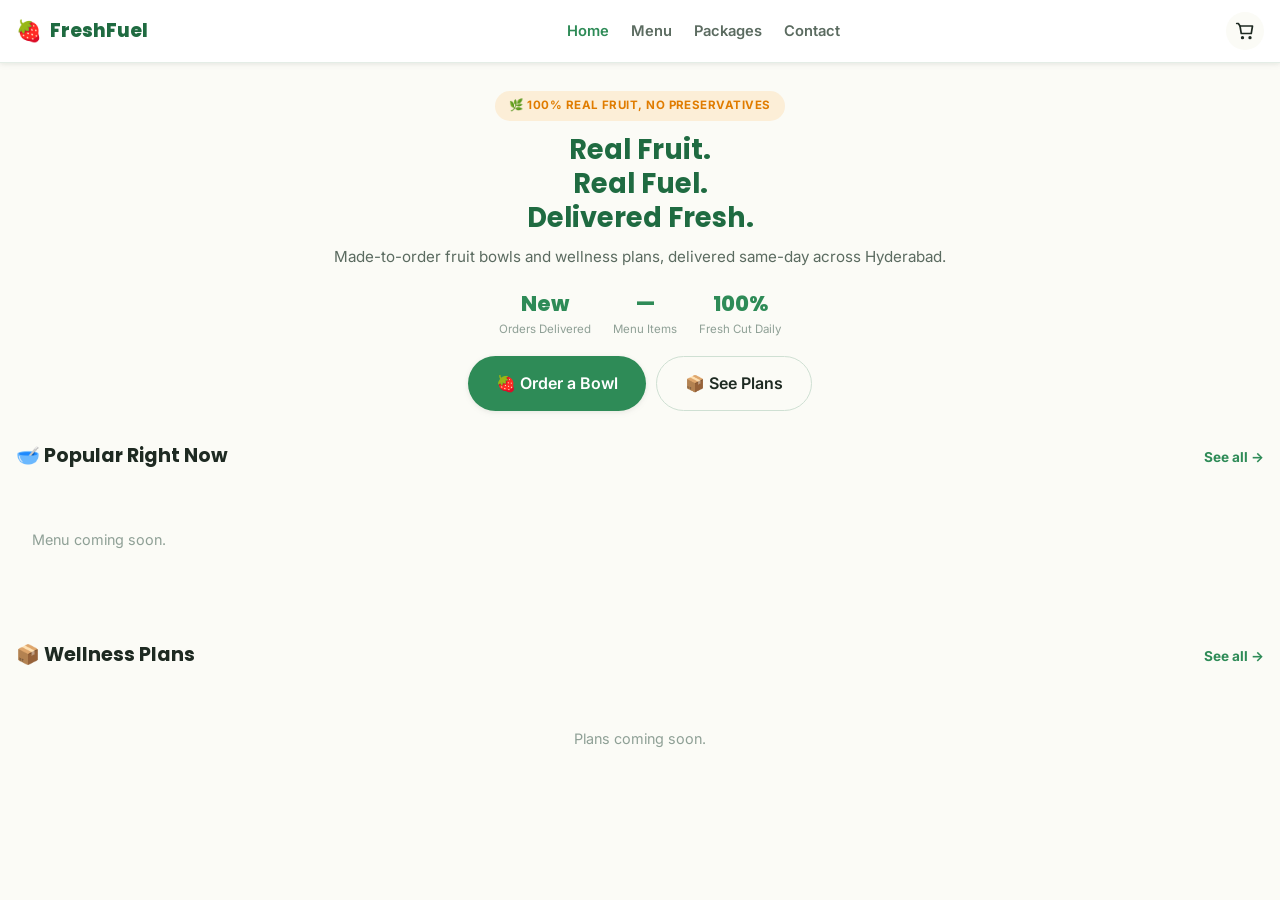
==== index.html @ f7c9530b "Add files via upload" ====
<!DOCTYPE html>
<html lang="en">
<head>
<meta charset="UTF-8">
<meta name="viewport" content="width=device-width, initial-scale=1, viewport-fit=cover">
<title>FreshFuel – Real Fruit Bowls, Delivered Fresh in Hyderabad</title>
<meta name="description" content="Fresh, made-to-order fruit bowls and weekly/monthly wellness plans, delivered same-day in Hyderabad. Order on WhatsApp — no app download needed.">
<link rel="canonical" href="https://your-username.github.io/freshfuel/">

<meta property="og:type" content="website">
<meta property="og:url" content="https://your-username.github.io/freshfuel/">
<meta property="og:title" content="FreshFuel – Real Fruit. Real Fuel.">
<meta property="og:description" content="Fresh fruit bowls and wellness plans, delivered same-day in Hyderabad.">
<meta property="og:image" content="https://your-username.github.io/freshfuel/og-image.jpg">
<meta name="twitter:card" content="summary_large_image">
<meta name="twitter:image" content="https://your-username.github.io/freshfuel/og-image.jpg">

<link rel="icon" href="data:image/svg+xml,<svg xmlns=%22http://www.w3.org/2000/svg%22 viewBox=%220 0 100 100%22><text y=%22.9em%22 font-size=%2290%22>🍓</text></svg>">
<link rel="preconnect" href="https://fonts.googleapis.com">
<link rel="preconnect" href="https://fonts.gstatic.com" crossorigin>
<link href="https://fonts.googleapis.com/css2?family=Poppins:wght@600;700;800&family=Inter:wght@400;500;600;700&display=swap" rel="stylesheet">
<link rel="stylesheet" href="styles.css">

<script type="application/ld+json">
{
  "@context": "https://schema.org",
  "@type": "LocalBusiness",
  "name": "FreshFuel",
  "description": "Fresh, made-to-order fruit bowls and wellness plans delivered same-day in Hyderabad.",
  "url": "https://your-username.github.io/freshfuel/",
  "telephone": "+91 70756 36381",
  "address": { "@type": "PostalAddress", "addressLocality": "Hyderabad", "addressRegion": "Telangana", "addressCountry": "IN" },
  "servesCuisine": "Fruit bowls, healthy food",
  "priceRange": "₹₹"
}
</script>
</head>
<body>

<header class="app-bar">
  <div class="app-bar__brand"><span class="emoji">🍓</span> FreshFuel</div>
  <nav class="app-bar__nav">
    <a href="#/" data-route="/" class="active">Home</a>
    <a href="#/menu" data-route="/menu">Menu</a>
    <a href="#/packages" data-route="/packages">Packages</a>
    <a href="#/contact" data-route="/contact">Contact</a>
  </nav>
  <div class="app-bar__actions">
    <button class="icon-btn" id="cartIconBtn" aria-label="View cart">
      <svg viewBox="0 0 24 24" fill="none" stroke-width="2" stroke-linecap="round" stroke-linejoin="round"><path d="M6 6h15l-1.5 9h-12z"/><path d="M6 6L4 3H2"/><circle cx="9" cy="20" r="1"/><circle cx="18" cy="20" r="1"/></svg>
      <span class="cart-badge" id="cartBadge" hidden>0</span>
    </button>
  </div>
</header>

<main id="pages">

  <!-- HOME -->
  <section id="home-page" class="page">
    <div class="hero">
      <span class="hero__tag">🌿 100% Real Fruit, No Preservatives</span>
      <h1>Real Fruit.<br>Real Fuel.<br>Delivered Fresh.</h1>
      <p>Made-to-order fruit bowls and wellness plans, delivered same-day across Hyderabad.</p>
      <div class="stats-row">
        <div class="stat"><div class="stat-num" id="statOrders">—</div><div class="stat-label">Orders Delivered</div></div>
        <div class="stat"><div class="stat-num" id="statItems">—</div><div class="stat-label">Menu Items</div></div>
        <div class="stat"><div class="stat-num">100%</div><div class="stat-label">Fresh Cut Daily</div></div>
      </div>
      <div style="display:flex;gap:10px;justify-content:center;margin-top:18px;flex-wrap:wrap;">
        <a href="#/menu" data-route="/menu" class="btn btn--primary btn--lg">🍓 Order a Bowl</a>
        <a href="#/packages" data-route="/packages" class="btn btn--outline btn--lg">📦 See Plans</a>
      </div>
    </div>

    <div class="section">
      <div class="section-head"><h2>🥣 Popular Right Now</h2><a href="#/menu" data-route="/menu" style="font-size:.85rem;color:var(--c-primary);font-weight:700;">See all →</a></div>
      <div class="card-grid" id="homeMenuPreview"><p class="empty-msg">Loading menu…</p></div>
    </div>

    <div class="section">
      <div class="section-head"><h2>📦 Wellness Plans</h2><a href="#/packages" data-route="/packages" style="font-size:.85rem;color:var(--c-primary);font-weight:700;">See all →</a></div>
      <div class="package-list" id="homePackagePreview"><p class="empty-msg">Loading plans…</p></div>
    </div>
  </section>

  <!-- MENU -->
  <section id="menu-page" class="page" hidden>
    <div class="section" style="padding-bottom:0;">
      <h2 style="margin-bottom:14px;">Our Menu</h2>
      <div class="chip-row" id="menuChips"></div>
    </div>
    <div class="section" style="padding-top:0;">
      <div class="card-grid" id="menuGrid"><p class="empty-msg">Loading menu…</p></div>
    </div>
  </section>

  <!-- PACKAGES -->
  <section id="packages-page" class="page" hidden>
    <div class="section">
      <h2 style="margin-bottom:6px;">Wellness Plans</h2>
      <p style="color:var(--c-text-2);font-size:.9rem;margin:0 0 16px;">Skip the daily decision — subscribe and get fresh bowls delivered on schedule.</p>
      <div class="package-list" id="packagesGrid"><p class="empty-msg">Loading plans…</p></div>
    </div>
  </section>

  <!-- CONTACT -->
  <section id="contact-page" class="page" hidden>
    <div class="section">
      <h2 style="margin-bottom:16px;">Get in Touch</h2>
      <div class="contact-card">
        <div class="ic"><svg viewBox="0 0 24 24" fill="none" stroke-width="2" stroke-linecap="round" stroke-linejoin="round"><path d="M21 15a2 2 0 01-2 2H7l-4 4V5a2 2 0 012-2h14a2 2 0 012 2z"/></svg></div>
        <div><div style="font-weight:700;">WhatsApp</div><div style="color:var(--c-text-2);font-size:.88rem;" id="contactWhatsapp"></div></div>
      </div>
      <div class="contact-card">
        <div class="ic"><svg viewBox="0 0 24 24" fill="none" stroke-width="2" stroke-linecap="round" stroke-linejoin="round"><rect x="3" y="5" width="18" height="14" rx="2"/><path d="M3 7l9 6 9-6"/></svg></div>
        <div><div style="font-weight:700;">Email</div><div style="color:var(--c-text-2);font-size:.88rem;" id="contactEmail"></div></div>
      </div>
      <div class="contact-card">
        <div class="ic"><svg viewBox="0 0 24 24" fill="none" stroke-width="2" stroke-linecap="round" stroke-linejoin="round"><path d="M21 10c0 6-9 12-9 12S3 16 3 10a9 9 0 0118 0z"/><circle cx="12" cy="10" r="3"/></svg></div>
        <div><div style="font-weight:700;">Delivery Area</div><div style="color:var(--c-text-2);font-size:.88rem;" id="contactAddress"></div></div>
      </div>
      <div class="contact-card">
        <div class="ic"><svg viewBox="0 0 24 24" fill="none" stroke-width="2" stroke-linecap="round" stroke-linejoin="round"><circle cx="12" cy="12" r="10"/><path d="M12 6v6l4 2"/></svg></div>
        <div><div style="font-weight:700;">Delivery Note</div><div style="color:var(--c-text-2);font-size:.88rem;" id="contactNote"></div></div>
      </div>
      <a id="contactInstagramLink" href="#" target="_blank" rel="noopener" class="btn btn--outline w-full" style="margin-top:14px;">📸 Follow us on Instagram</a>
      <a id="contactWaLink" href="#" target="_blank" rel="noopener" class="btn btn--primary w-full" style="margin-top:10px;">💬 Chat on WhatsApp</a>
    </div>
  </section>

</main>

<!-- Bottom tab bar -->
<nav class="bottom-nav">
  <button class="bottom-nav__item active" data-route="/">
    <svg viewBox="0 0 24 24" stroke-linecap="round" stroke-linejoin="round"><path d="M3 11l9-8 9 8"/><path d="M5 10v10h14V10"/></svg>
    Home
  </button>
  <button class="bottom-nav__item" data-route="/menu">
    <svg viewBox="0 0 24 24" stroke-linecap="round" stroke-linejoin="round"><path d="M4 21c0-5 3.5-9 8-9s8 4 8 9"/><path d="M12 12V3"/><path d="M9 6c0-2 1.3-3 3-3s3 1 3 3"/></svg>
    Menu
  </button>
  <button class="bottom-nav__item" data-route="/packages">
    <svg viewBox="0 0 24 24" stroke-linecap="round" stroke-linejoin="round"><path d="M21 8l-9-5-9 5 9 5 9-5z"/><path d="M3 8v8l9 5 9-5V8"/><path d="M12 13v8"/></svg>
    Packages
  </button>
  <button class="bottom-nav__item" data-route="/contact">
    <svg viewBox="0 0 24 24" stroke-linecap="round" stroke-linejoin="round"><path d="M21 15a2 2 0 01-2 2H7l-4 4V5a2 2 0 012-2h14a2 2 0 012 2z"/></svg>
    Contact
  </button>
</nav>

<!-- Floating cart bar -->
<div class="cart-bar" id="cartBar" hidden onclick="openModal('cartModal')">
  <span><span class="count" id="cartBarCount">0</span>items in cart</span>
  <strong id="cartBarTotal">₹0</strong>
</div>

<!-- Item detail modal -->
<div id="itemModal" class="modal" role="dialog" aria-modal="true">
  <div class="modal-sheet">
    <button class="modal-close" onclick="closeModal('itemModal')">&times;</button>
    <div id="itemModalBody"></div>
  </div>
</div>

<!-- Cart modal -->
<div id="cartModal" class="modal" role="dialog" aria-modal="true">
  <div class="modal-sheet">
    <button class="modal-close" onclick="closeModal('cartModal')">&times;</button>
    <h2 class="modal-title">Your Order</h2>
    <div id="cartLines"><p class="empty-msg">Your cart is empty.</p></div>
    <div class="cart-total" id="cartModalTotal" hidden><span>Total</span><span id="cartModalTotalAmt">₹0</span></div>
    <button class="btn btn--primary w-full" id="cartCheckoutBtn" onclick="openModal('checkoutModal')" hidden>Checkout via WhatsApp →</button>
  </div>
</div>

<!-- Checkout modal (customer details) -->
<div id="checkoutModal" class="modal" role="dialog" aria-modal="true">
  <div class="modal-sheet">
    <button class="modal-close" onclick="closeModal('checkoutModal')">&times;</button>
    <h2 class="modal-title">Delivery Details</h2>
    <form id="checkoutForm">
      <div class="field"><label>Full Name</label><input type="text" id="custName" required></div>
      <div class="field"><label>Phone Number</label><input type="tel" id="custPhone" required pattern="[0-9+ ]{10,15}"></div>
      <div class="field"><label>Delivery Address</label><textarea id="custAddress" rows="2" required></textarea></div>
      <button type="submit" class="btn btn--primary w-full btn--lg">Confirm & Open WhatsApp 💬</button>
    </form>
  </div>
</div>

<!-- Payment modal -->
<div id="paymentModal" class="modal" role="dialog" aria-modal="true">
  <div class="modal-sheet" style="text-align:center;">
    <button class="modal-close" onclick="closeModal('paymentModal')">&times;</button>
    <h2 class="modal-title">💳 Complete Payment</h2>
    <p style="color:var(--c-text-2);font-size:.88rem;margin-bottom:6px;">Scan to pay via any UPI app.</p>
    <p style="font-size:.85rem;margin-bottom:16px;">Order reference: <strong class="payment-order-ref" style="color:var(--c-primary);"></strong></p>
    <img class="payment-qr" src="" alt="UPI QR code" style="width:220px;height:220px;margin:0 auto 14px;border-radius:var(--r-md);border:1px solid var(--c-border);">
    <p style="font-size:.9rem;">UPI ID: <strong class="payment-upi-id"></strong> <button class="btn btn--outline btn--sm" onclick="copyUPI()">Copy</button></p>
    <button class="btn btn--primary w-full" style="margin-top:14px;" onclick="confirmPayment()">✅ I've Paid — Confirm on WhatsApp</button>
  </div>
</div>

<div class="toast" id="toast"></div>

<script src="config.js"></script>
<script src="app.js"></script>
</body>
</html>
---- styles.css ----
/* ============================================================
   FreshFuel — Storefront Styles
============================================================ */
:root {
  --c-primary: #2E8B57; --c-primary-dark: #1F6B41; --c-primary-light: #4CAF6D;
  --c-accent: #FF9F1C; --c-accent-dark: #E07C00;
  --c-bg: #FBFBF6; --c-surface: #FFFFFF;
  --c-text: #1E2A22; --c-text-2: #5B6B60; --c-text-3: #8FA096;
  --c-success: #2E8B57; --c-error: #E5484D;
  --c-border: #E4EDE6; --c-border-dark: #CFE0D3;
  --r-sm: 8px; --r-md: 14px; --r-lg: 22px; --r-xl: 32px; --r-full: 9999px;
  --shadow-sm: 0 1px 4px rgba(20,40,25,.06), 0 2px 8px rgba(20,40,25,.04);
  --shadow-md: 0 4px 16px rgba(20,40,25,.10), 0 1px 4px rgba(20,40,25,.06);
  --shadow-lg: 0 10px 32px rgba(20,40,25,.14);
  --font-display: 'Poppins', system-ui, -apple-system, sans-serif;
  --font-body: 'Inter', system-ui, -apple-system, sans-serif;
  --max-w: 1100px;
  --bottom-nav-h: 64px;
}
* { box-sizing: border-box; }
html { scroll-padding-top: env(safe-area-inset-top, 0px); }
body {
  margin: 0; background: var(--c-bg); color: var(--c-text); font-family: var(--font-body);
  line-height: 1.55; -webkit-font-smoothing: antialiased;
  padding-top: env(safe-area-inset-top, 0px);
  padding-bottom: calc(var(--bottom-nav-h) + env(safe-area-inset-bottom, 0px));
}
h1,h2,h3,.brand-word { font-family: var(--font-display); font-weight: 700; margin: 0; }
a { color: inherit; text-decoration: none; }
img { max-width: 100%; display: block; }
[hidden] { display: none !important; }
.container { max-width: var(--max-w); margin: 0 auto; padding: 0 16px; }
.btn { display: inline-flex; align-items: center; justify-content: center; gap: 6px;
  border: none; border-radius: var(--r-full); padding: 12px 22px; font-weight: 600;
  font-size: .95rem; cursor: pointer; transition: transform .12s ease, box-shadow .12s ease; }
.btn:active { transform: scale(.97); }
.btn--primary { background: var(--c-primary); color: #fff; box-shadow: var(--shadow-sm); }
.btn--primary:hover { background: var(--c-primary-dark); }
.btn--accent { background: var(--c-accent); color: #fff; }
.btn--accent:hover { background: var(--c-accent-dark); }
.btn--outline { background: transparent; border: 1.5px solid var(--c-border-dark); color: var(--c-text); }
.btn--sm { padding: 8px 14px; font-size: .85rem; }
.btn--lg { padding: 14px 28px; font-size: 1rem; }
.btn.w-full { width: 100%; }
.btn:disabled { opacity: .5; cursor: not-allowed; }

/* ── App bar ─────────────────────────────────────────────── */
.app-bar {
  position: sticky; top: 0; z-index: 40; background: var(--c-surface);
  border-bottom: 1px solid var(--c-border); padding: calc(12px + env(safe-area-inset-top,0px)) 16px 12px;
  display: flex; align-items: center; justify-content: space-between; box-shadow: var(--shadow-sm);
}
.app-bar__brand { display: flex; align-items: center; gap: 8px; font-family: var(--font-display); font-weight: 800; font-size: 1.15rem; color: var(--c-primary-dark); }
.app-bar__brand .emoji { font-size: 1.3rem; }
.app-bar__actions { display: flex; gap: 10px; align-items: center; }
.icon-btn { width: 38px; height: 38px; border-radius: 50%; border: none; background: var(--c-bg);
  display: flex; align-items: center; justify-content: center; color: var(--c-text); cursor: pointer; position: relative; }
.icon-btn svg { width: 20px; height: 20px; stroke: currentColor; }
.cart-badge { position: absolute; top: -2px; right: -2px; background: var(--c-accent); color: #fff;
  font-size: .65rem; font-weight: 700; border-radius: 999px; min-width: 17px; height: 17px;
  display: flex; align-items: center; justify-content: center; padding: 0 4px; }

/* ── Bottom tab bar (the "mobile app" part) ─────────────────── */
.bottom-nav {
  position: fixed; left: 0; right: 0; bottom: 0; z-index: 50; background: var(--c-surface);
  border-top: 1px solid var(--c-border); box-shadow: 0 -2px 12px rgba(20,40,25,.08);
  display: flex; height: var(--bottom-nav-h); padding-bottom: env(safe-area-inset-bottom, 0px);
}
.bottom-nav__item {
  flex: 1; display: flex; flex-direction: column; align-items: center; justify-content: center;
  gap: 3px; color: var(--c-text-3); font-size: .68rem; font-weight: 600; background: none; border: none; cursor: pointer;
  -webkit-tap-highlight-color: transparent;
}
.bottom-nav__item svg { width: 22px; height: 22px; stroke: currentColor; fill: none; stroke-width: 2; }
.bottom-nav__item.active { color: var(--c-primary); }
.bottom-nav__item.active svg { fill: rgba(46,139,87,.12); }

/* Desktop: swap bottom tabs for a normal top nav */
@media (min-width: 860px) {
  .bottom-nav { display: none; }
  body { padding-bottom: 0; }
  .app-bar__nav { display: flex; gap: 22px; margin-left: 32px; }
  .app-bar__nav a { font-weight: 600; color: var(--c-text-2); font-size: .92rem; }
  .app-bar__nav a.active { color: var(--c-primary); }
}
@media (max-width: 859px) { .app-bar__nav { display: none; } }

/* ── Hero ────────────────────────────────────────────────── */
.hero { padding: 28px 16px 8px; text-align: center; }
.hero h1 { font-size: 1.7rem; color: var(--c-primary-dark); line-height: 1.25; }
.hero p { color: var(--c-text-2); margin: 10px 0 0; font-size: .95rem; }
.hero__tag { display: inline-block; background: rgba(255,159,28,.14); color: var(--c-accent-dark);
  font-weight: 700; font-size: .72rem; letter-spacing: .04em; text-transform: uppercase;
  padding: 6px 14px; border-radius: var(--r-full); margin-bottom: 12px; }
.stats-row { display: flex; justify-content: center; gap: 22px; margin: 20px 0 4px; flex-wrap: wrap; }
.stat { text-align: center; }
.stat-num { font-family: var(--font-display); font-weight: 800; font-size: 1.3rem; color: var(--c-primary); }
.stat-label { font-size: .72rem; color: var(--c-text-3); }

/* ── Section headers ─────────────────────────────────────── */
.section { padding: 22px 16px; }
.section-head { display: flex; align-items: baseline; justify-content: space-between; margin-bottom: 14px; }
.section-head h2 { font-size: 1.2rem; color: var(--c-text); }
.chip-row { display: flex; gap: 8px; overflow-x: auto; padding-bottom: 6px; margin-bottom: 16px; scrollbar-width: none; }
.chip-row::-webkit-scrollbar { display: none; }
.chip { flex: none; padding: 8px 16px; border-radius: var(--r-full); background: var(--c-surface);
  border: 1.5px solid var(--c-border); font-size: .84rem; font-weight: 600; color: var(--c-text-2); cursor: pointer; }
.chip.active { background: var(--c-primary); border-color: var(--c-primary); color: #fff; }

/* ── Cards ───────────────────────────────────────────────── */
.card-grid { display: grid; grid-template-columns: repeat(auto-fill, minmax(155px,1fr)); gap: 14px; }
.menu-card, .package-card {
  background: var(--c-surface); border-radius: var(--r-lg); overflow: hidden; box-shadow: var(--shadow-sm);
  border: 1px solid var(--c-border); display: flex; flex-direction: column; cursor: pointer;
  transition: box-shadow .15s ease, transform .15s ease;
}
.menu-card:hover, .package-card:hover { box-shadow: var(--shadow-md); transform: translateY(-2px); }
.menu-card__img, .package-card__img {
  aspect-ratio: 4/3; background: linear-gradient(135deg, #eaf6ee, #fff4e2);
  display: flex; align-items: center; justify-content: center; font-size: 2.4rem; overflow: hidden;
}
.menu-card__img img, .package-card__img img { width: 100%; height: 100%; object-fit: cover; }
.menu-card__body, .package-card__body { padding: 12px; display: flex; flex-direction: column; gap: 4px; flex: 1; }
.menu-card__name { font-weight: 700; font-size: .92rem; }
.menu-card__desc { font-size: .78rem; color: var(--c-text-2); flex: 1; }
.menu-card__foot { display: flex; align-items: center; justify-content: space-between; margin-top: 6px; }
.price { font-weight: 800; color: var(--c-primary-dark); font-family: var(--font-display); }
.add-btn { width: 32px; height: 32px; border-radius: 50%; background: var(--c-primary); color: #fff;
  border: none; font-size: 1.2rem; line-height: 1; cursor: pointer; display:flex; align-items:center; justify-content:center; }
.add-btn:disabled { background: var(--c-text-3); }
.unavailable-badge { position: absolute; }
.badge-duration { display: inline-block; background: rgba(46,139,87,.12); color: var(--c-primary-dark);
  font-size: .68rem; font-weight: 700; padding: 3px 10px; border-radius: var(--r-full); align-self: flex-start; }

/* Package cards get a bit more room (full-width list, not grid) */
.package-list { display: flex; flex-direction: column; gap: 14px; }
.package-card { flex-direction: row; align-items: stretch; }
.package-card .package-card__img { width: 110px; aspect-ratio: auto; flex: none; }
.package-card__body { justify-content: center; }
.package-card__name { font-weight: 800; font-size: 1rem; }

/* ── Floating cart bar ───────────────────────────────────── */
.cart-bar {
  position: fixed; left: 12px; right: 12px; bottom: calc(var(--bottom-nav-h) + env(safe-area-inset-bottom,0px) + 10px);
  z-index: 45; background: var(--c-primary); color: #fff; border-radius: var(--r-full);
  box-shadow: var(--shadow-lg); padding: 12px 18px; display: flex; align-items: center;
  justify-content: space-between; cursor: pointer;
}
.cart-bar span.count { background: rgba(255,255,255,.25); border-radius: 999px; padding: 2px 9px; font-size: .78rem; margin-right: 8px; }
@media (min-width: 860px) { .cart-bar { max-width: 420px; left: auto; right: 24px; bottom: 24px; } }

/* ── Modals ──────────────────────────────────────────────── */
.modal { position: fixed; inset: 0; z-index: 100; display: none; align-items: flex-end; justify-content: center;
  background: rgba(20,30,22,.45); }
.modal.modal--open { display: flex; }
@media (min-width: 640px) { .modal { align-items: center; } }
.modal-sheet {
  background: var(--c-surface); width: 100%; max-width: 480px; max-height: 88vh; overflow-y: auto;
  border-radius: var(--r-xl) var(--r-xl) 0 0; padding: 22px 20px calc(24px + env(safe-area-inset-bottom,0px));
  position: relative; animation: sheetUp .22s ease;
}
@media (min-width: 640px) { .modal-sheet { border-radius: var(--r-xl); } }
@keyframes sheetUp { from { transform: translateY(24px); opacity:.4; } to { transform: translateY(0); opacity:1; } }
.modal-close { position: absolute; top: 14px; right: 16px; background: var(--c-bg); border: none;
  width: 32px; height: 32px; border-radius: 50%; font-size: 1.1rem; cursor: pointer; }
.modal-title { font-size: 1.15rem; margin-bottom: 6px; padding-right: 30px; }
.field { margin-bottom: 12px; }
.field label { display: block; font-size: .82rem; font-weight: 600; margin-bottom: 5px; color: var(--c-text-2); }
.field input, .field textarea, .field select {
  width: 100%; padding: 11px 13px; border-radius: var(--r-md); border: 1.5px solid var(--c-border-dark);
  font-size: .92rem; font-family: var(--font-body); background: var(--c-bg);
}
.field input:focus, .field textarea:focus { outline: none; border-color: var(--c-primary); }
.cart-line { display: flex; justify-content: space-between; align-items: center; padding: 10px 0; border-bottom: 1px solid var(--c-border); }
.cart-line__qty { display: flex; align-items: center; gap: 8px; }
.qty-btn { width: 26px; height: 26px; border-radius: 50%; border: 1px solid var(--c-border-dark); background: #fff; cursor: pointer; }
.cart-total { display: flex; justify-content: space-between; font-weight: 800; font-size: 1.05rem; padding: 14px 0; }
.toast { position: fixed; bottom: calc(var(--bottom-nav-h) + 20px); left: 50%; transform: translateX(-50%);
  background: var(--c-text); color: #fff; padding: 10px 20px; border-radius: var(--r-full); font-size: .88rem;
  z-index: 200; opacity: 0; transition: opacity .2s; pointer-events: none; }
.toast.show { opacity: 1; }

/* ── Contact page ────────────────────────────────────────── */
.contact-card { background: var(--c-surface); border-radius: var(--r-lg); padding: 20px; border: 1px solid var(--c-border);
  display: flex; align-items: center; gap: 14px; margin-bottom: 12px; }
.contact-card .ic { width: 42px; height: 42px; border-radius: 50%; background: rgba(46,139,87,.12);
  display: flex; align-items: center; justify-content: center; flex: none; }
.contact-card .ic svg { width: 20px; height: 20px; stroke: var(--c-primary-dark); }

.empty-msg { text-align: center; color: var(--c-text-3); padding: 30px 10px; font-size: .9rem; }
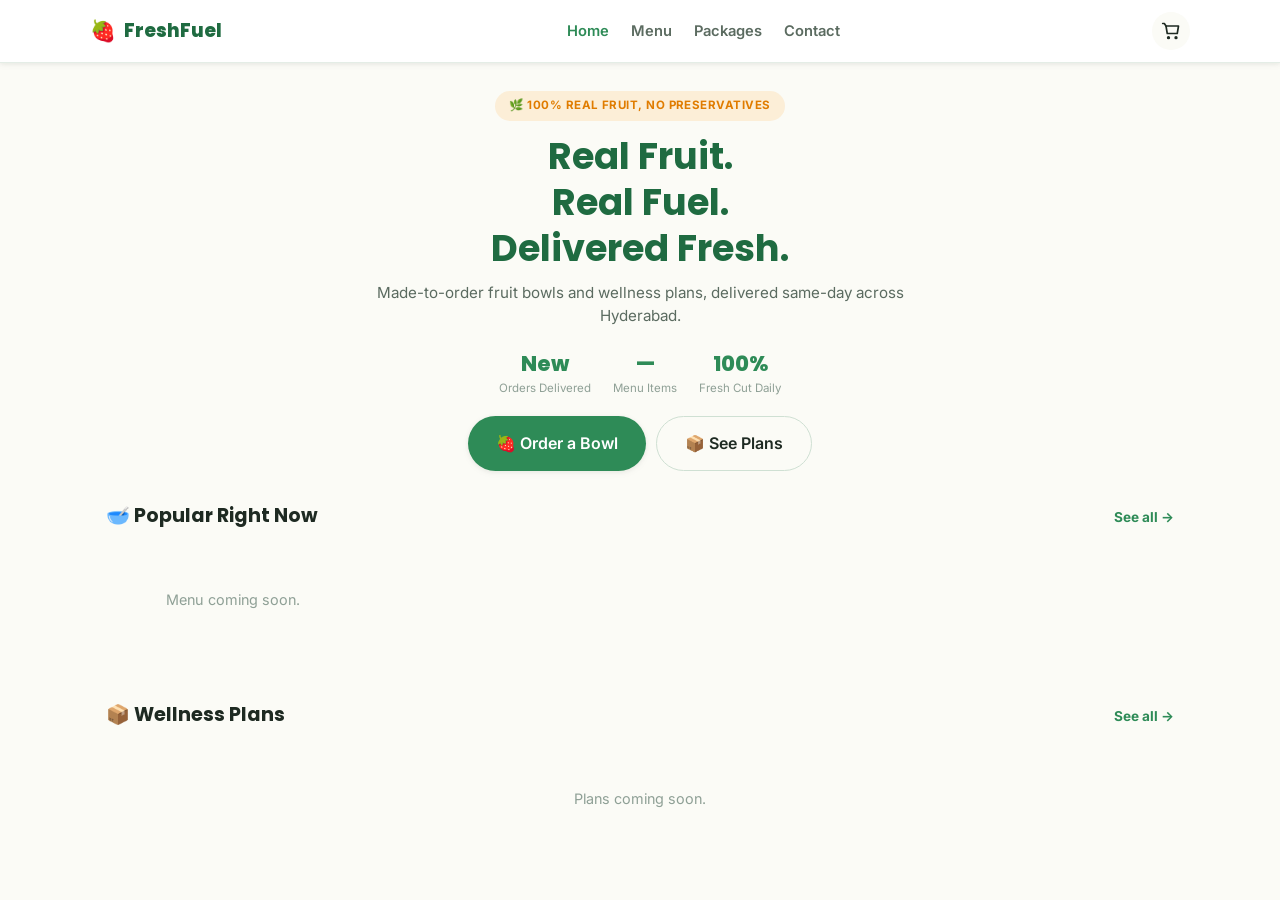
==== commit 0c1308cc: "Add files via upload" ====
--- a/index.html
+++ b/index.html
@@ -168,7 +168,10 @@
 <div id="cartModal" class="modal" role="dialog" aria-modal="true">
   <div class="modal-sheet">
     <button class="modal-close" onclick="closeModal('cartModal')">&times;</button>
-    <h2 class="modal-title">Your Order</h2>
+    <div style="display:flex;align-items:center;justify-content:space-between;padding-right:30px;">
+      <h2 class="modal-title" style="margin-bottom:0;">Your Order</h2>
+      <button id="cartClearBtn" class="btn btn--outline btn--sm" onclick="clearCart()" hidden>Clear</button>
+    </div>
     <div id="cartLines"><p class="empty-msg">Your cart is empty.</p></div>
     <div class="cart-total" id="cartModalTotal" hidden><span>Total</span><span id="cartModalTotalAmt">₹0</span></div>
     <button class="btn btn--primary w-full" id="cartCheckoutBtn" onclick="openModal('checkoutModal')" hidden>Checkout via WhatsApp →</button>
--- a/styles.css
+++ b/styles.css
@@ -50,6 +50,9 @@
   border-bottom: 1px solid var(--c-border); padding: calc(12px + env(safe-area-inset-top,0px)) 16px 12px;
   display: flex; align-items: center; justify-content: space-between; box-shadow: var(--shadow-sm);
 }
+@media (min-width: 1160px) {
+  .app-bar { padding-left: calc((100vw - var(--max-w)) / 2); padding-right: calc((100vw - var(--max-w)) / 2); }
+}
 .app-bar__brand { display: flex; align-items: center; gap: 8px; font-family: var(--font-display); font-weight: 800; font-size: 1.15rem; color: var(--c-primary-dark); }
 .app-bar__brand .emoji { font-size: 1.3rem; }
 .app-bar__actions { display: flex; gap: 10px; align-items: center; }
@@ -86,8 +89,8 @@
 @media (max-width: 859px) { .app-bar__nav { display: none; } }
 
 /* ── Hero ────────────────────────────────────────────────── */
-.hero { padding: 28px 16px 8px; text-align: center; }
-.hero h1 { font-size: 1.7rem; color: var(--c-primary-dark); line-height: 1.25; }
+.hero { padding: 28px 16px 8px; text-align: center; max-width: 640px; margin: 0 auto; }
+.hero h1 { font-size: clamp(1.5rem, 4.5vw, 2.3rem); color: var(--c-primary-dark); line-height: 1.25; }
 .hero p { color: var(--c-text-2); margin: 10px 0 0; font-size: .95rem; }
 .hero__tag { display: inline-block; background: rgba(255,159,28,.14); color: var(--c-accent-dark);
   font-weight: 700; font-size: .72rem; letter-spacing: .04em; text-transform: uppercase;
@@ -98,7 +101,7 @@
 .stat-label { font-size: .72rem; color: var(--c-text-3); }
 
 /* ── Section headers ─────────────────────────────────────── */
-.section { padding: 22px 16px; }
+.section { padding: 22px 16px; max-width: var(--max-w); margin: 0 auto; }
 .section-head { display: flex; align-items: baseline; justify-content: space-between; margin-bottom: 14px; }
 .section-head h2 { font-size: 1.2rem; color: var(--c-text); }
 .chip-row { display: flex; gap: 8px; overflow-x: auto; padding-bottom: 6px; margin-bottom: 16px; scrollbar-width: none; }
@@ -108,16 +111,26 @@
 .chip.active { background: var(--c-primary); border-color: var(--c-primary); color: #fff; }
 
 /* ── Cards ───────────────────────────────────────────────── */
-.card-grid { display: grid; grid-template-columns: repeat(auto-fill, minmax(155px,1fr)); gap: 14px; }
+.card-grid { display: grid; grid-template-columns: repeat(auto-fill, minmax(168px,1fr)); gap: 14px; }
+@media (min-width: 640px) { .card-grid { grid-template-columns: repeat(auto-fill, minmax(190px,1fr)); gap: 16px; } }
+@media (min-width: 1000px) { .card-grid { grid-template-columns: repeat(auto-fill, minmax(210px,1fr)); gap: 18px; } }
 .menu-card, .package-card {
   background: var(--c-surface); border-radius: var(--r-lg); overflow: hidden; box-shadow: var(--shadow-sm);
   border: 1px solid var(--c-border); display: flex; flex-direction: column; cursor: pointer;
-  transition: box-shadow .15s ease, transform .15s ease;
+  transition: box-shadow .15s ease, transform .15s ease, opacity .15s ease;
 }
 .menu-card:hover, .package-card:hover { box-shadow: var(--shadow-md); transform: translateY(-2px); }
+.menu-card.is-unavailable { opacity: .68; }
+.menu-card.is-unavailable:hover { transform: none; box-shadow: var(--shadow-sm); }
 .menu-card__img, .package-card__img {
   aspect-ratio: 4/3; background: linear-gradient(135deg, #eaf6ee, #fff4e2);
-  display: flex; align-items: center; justify-content: center; font-size: 2.4rem; overflow: hidden;
+  display: flex; align-items: center; justify-content: center; font-size: 2.4rem; overflow: hidden; position: relative;
+}
+.menu-card.is-unavailable .menu-card__img img { filter: grayscale(70%); }
+.sold-out-badge {
+  position: absolute; inset: 0; display: flex; align-items: center; justify-content: center;
+  background: rgba(30,42,34,.45); color: #fff; font-weight: 700; font-size: .78rem;
+  letter-spacing: .02em; text-align: center; padding: 8px;
 }
 .menu-card__img img, .package-card__img img { width: 100%; height: 100%; object-fit: cover; }
 .menu-card__body, .package-card__body { padding: 12px; display: flex; flex-direction: column; gap: 4px; flex: 1; }
@@ -126,11 +139,20 @@
 .menu-card__foot { display: flex; align-items: center; justify-content: space-between; margin-top: 6px; }
 .price { font-weight: 800; color: var(--c-primary-dark); font-family: var(--font-display); }
 .add-btn { width: 32px; height: 32px; border-radius: 50%; background: var(--c-primary); color: #fff;
-  border: none; font-size: 1.2rem; line-height: 1; cursor: pointer; display:flex; align-items:center; justify-content:center; }
-.add-btn:disabled { background: var(--c-text-3); }
-.unavailable-badge { position: absolute; }
+  border: none; font-size: 1.2rem; line-height: 1; cursor: pointer; display:flex; align-items:center; justify-content:center;
+  transition: background .12s ease, transform .12s ease; }
+.add-btn:active:not(:disabled) { transform: scale(.9); }
+.add-btn:disabled { background: var(--c-text-3); cursor: not-allowed; }
 .badge-duration { display: inline-block; background: rgba(46,139,87,.12); color: var(--c-primary-dark);
   font-size: .68rem; font-weight: 700; padding: 3px 10px; border-radius: var(--r-full); align-self: flex-start; }
+
+/* Skeleton loading shimmer */
+.menu-card.skeleton { cursor: default; }
+.menu-card.skeleton .menu-card__img { background: #eef3ee; }
+.sk-line { height: 10px; border-radius: 5px; background: linear-gradient(90deg,#eef3ee 25%,#e2ece3 37%,#eef3ee 63%); background-size: 400% 100%; animation: shimmer 1.4s ease infinite; }
+.sk-line--sm { width: 70%; margin-bottom: 8px; }
+.sk-line--xs { width: 45%; height: 8px; }
+@keyframes shimmer { 0% { background-position: 100% 0; } 100% { background-position: -100% 0; } }
 
 /* Package cards get a bit more room (full-width list, not grid) */
 .package-list { display: flex; flex-direction: column; gap: 14px; }
@@ -174,6 +196,8 @@
 .cart-line { display: flex; justify-content: space-between; align-items: center; padding: 10px 0; border-bottom: 1px solid var(--c-border); }
 .cart-line__qty { display: flex; align-items: center; gap: 8px; }
 .qty-btn { width: 26px; height: 26px; border-radius: 50%; border: 1px solid var(--c-border-dark); background: #fff; cursor: pointer; }
+.cart-line__remove { border: none; background: none; margin-left: 6px; font-size: .9rem; opacity: .6; }
+.cart-line__remove:hover { opacity: 1; }
 .cart-total { display: flex; justify-content: space-between; font-weight: 800; font-size: 1.05rem; padding: 14px 0; }
 .toast { position: fixed; bottom: calc(var(--bottom-nav-h) + 20px); left: 50%; transform: translateX(-50%);
   background: var(--c-text); color: #fff; padding: 10px 20px; border-radius: var(--r-full); font-size: .88rem;
@@ -188,3 +212,15 @@
 .contact-card .ic svg { width: 20px; height: 20px; stroke: var(--c-primary-dark); }
 
 .empty-msg { text-align: center; color: var(--c-text-3); padding: 30px 10px; font-size: .9rem; }
+
+/* ── Accessibility: visible focus for keyboard users ────────── */
+a:focus-visible, button:focus-visible, input:focus-visible, textarea:focus-visible, select:focus-visible,
+.menu-card:focus-visible, .package-card:focus-visible {
+  outline: 2px solid var(--c-primary); outline-offset: 2px; border-radius: 4px;
+}
+
+/* ── Very small screens: keep package cards from feeling cramped ─ */
+@media (max-width: 380px) {
+  .package-card { flex-direction: column; }
+  .package-card .package-card__img { width: 100%; aspect-ratio: 16/8; }
+}
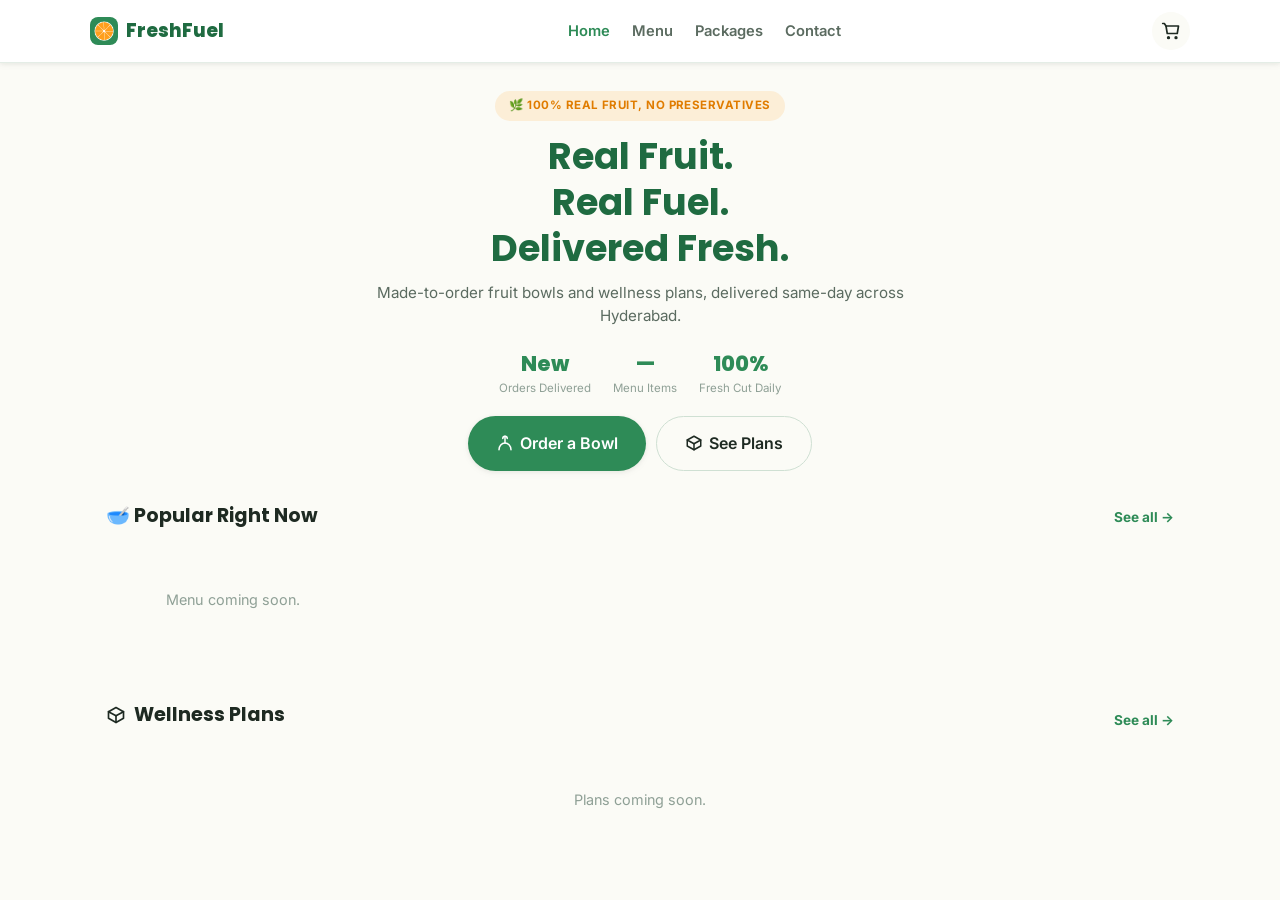
==== commit a1ea5044: "Add files via upload" ====
--- a/index.html
+++ b/index.html
@@ -15,7 +15,14 @@
 <meta name="twitter:card" content="summary_large_image">
 <meta name="twitter:image" content="https://your-username.github.io/freshfuel/og-image.jpg">
 
-<link rel="icon" href="data:image/svg+xml,<svg xmlns=%22http://www.w3.org/2000/svg%22 viewBox=%220 0 100 100%22><text y=%22.9em%22 font-size=%2290%22>🍓</text></svg>">
+<link rel="icon" href="icons/favicon-32.png" type="image/png">
+<link rel="apple-touch-icon" href="icons/apple-touch-icon.png">
+<link rel="manifest" href="manifest.json">
+<meta name="theme-color" content="#2E8B57">
+<meta name="mobile-web-app-capable" content="yes">
+<meta name="apple-mobile-web-app-capable" content="yes">
+<meta name="apple-mobile-web-app-status-bar-style" content="default">
+<meta name="apple-mobile-web-app-title" content="FreshFuel">
 <link rel="preconnect" href="https://fonts.googleapis.com">
 <link rel="preconnect" href="https://fonts.gstatic.com" crossorigin>
 <link href="https://fonts.googleapis.com/css2?family=Poppins:wght@600;700;800&family=Inter:wght@400;500;600;700&display=swap" rel="stylesheet">
@@ -38,7 +45,7 @@
 <body>
 
 <header class="app-bar">
-  <div class="app-bar__brand"><span class="emoji">🍓</span> FreshFuel</div>
+  <div class="app-bar__brand"><img src="icons/icon-192.png" alt="FreshFuel logo" class="brand-logo-img"> FreshFuel</div>
   <nav class="app-bar__nav">
     <a href="#/" data-route="/" class="active">Home</a>
     <a href="#/menu" data-route="/menu">Menu</a>
@@ -67,8 +74,8 @@
         <div class="stat"><div class="stat-num">100%</div><div class="stat-label">Fresh Cut Daily</div></div>
       </div>
       <div style="display:flex;gap:10px;justify-content:center;margin-top:18px;flex-wrap:wrap;">
-        <a href="#/menu" data-route="/menu" class="btn btn--primary btn--lg">🍓 Order a Bowl</a>
-        <a href="#/packages" data-route="/packages" class="btn btn--outline btn--lg">📦 See Plans</a>
+        <a href="#/menu" data-route="/menu" class="btn btn--primary btn--lg"><svg viewBox="0 0 24 24" width="18" height="18" stroke="currentColor" stroke-width="2" fill="none" stroke-linecap="round" stroke-linejoin="round"><path d="M4 21c0-5 3.5-9 8-9s8 4 8 9"/><path d="M12 12V3"/><path d="M9 6c0-2 1.3-3 3-3s3 1 3 3"/></svg> Order a Bowl</a>
+        <a href="#/packages" data-route="/packages" class="btn btn--outline btn--lg"><svg viewBox="0 0 24 24" width="18" height="18" stroke="currentColor" stroke-width="2" fill="none" stroke-linecap="round" stroke-linejoin="round"><path d="M21 8l-9-5-9 5 9 5 9-5z"/><path d="M3 8v8l9 5 9-5V8"/><path d="M12 13v8"/></svg> See Plans</a>
       </div>
     </div>
 
@@ -78,7 +85,7 @@
     </div>
 
     <div class="section">
-      <div class="section-head"><h2>📦 Wellness Plans</h2><a href="#/packages" data-route="/packages" style="font-size:.85rem;color:var(--c-primary);font-weight:700;">See all →</a></div>
+      <div class="section-head"><h2 style="display:flex;align-items:center;gap:8px;"><svg viewBox="0 0 24 24" width="20" height="20" stroke="currentColor" stroke-width="2" fill="none" stroke-linecap="round" stroke-linejoin="round"><path d="M21 8l-9-5-9 5 9 5 9-5z"/><path d="M3 8v8l9 5 9-5V8"/><path d="M12 13v8"/></svg> Wellness Plans</h2><a href="#/packages" data-route="/packages" style="font-size:.85rem;color:var(--c-primary);font-weight:700;">See all →</a></div>
       <div class="package-list" id="homePackagePreview"><p class="empty-msg">Loading plans…</p></div>
     </div>
   </section>
@@ -125,6 +132,7 @@
       </div>
       <a id="contactInstagramLink" href="#" target="_blank" rel="noopener" class="btn btn--outline w-full" style="margin-top:14px;">📸 Follow us on Instagram</a>
       <a id="contactWaLink" href="#" target="_blank" rel="noopener" class="btn btn--primary w-full" style="margin-top:10px;">💬 Chat on WhatsApp</a>
+      <button id="installAppBtn" class="btn btn--outline w-full" style="margin-top:10px;" hidden>📲 Add FreshFuel to Home Screen</button>
     </div>
   </section>
 
--- a/styles.css
+++ b/styles.css
@@ -54,7 +54,7 @@
   .app-bar { padding-left: calc((100vw - var(--max-w)) / 2); padding-right: calc((100vw - var(--max-w)) / 2); }
 }
 .app-bar__brand { display: flex; align-items: center; gap: 8px; font-family: var(--font-display); font-weight: 800; font-size: 1.15rem; color: var(--c-primary-dark); }
-.app-bar__brand .emoji { font-size: 1.3rem; }
+.brand-logo-img { width: 28px; height: 28px; border-radius: 8px; display: block; }
 .app-bar__actions { display: flex; gap: 10px; align-items: center; }
 .icon-btn { width: 38px; height: 38px; border-radius: 50%; border: none; background: var(--c-bg);
   display: flex; align-items: center; justify-content: center; color: var(--c-text); cursor: pointer; position: relative; }
@@ -126,6 +126,7 @@
   aspect-ratio: 4/3; background: linear-gradient(135deg, #eaf6ee, #fff4e2);
   display: flex; align-items: center; justify-content: center; font-size: 2.4rem; overflow: hidden; position: relative;
 }
+.menu-card__img svg, .package-card__img svg { width: 38%; height: 38%; stroke: var(--c-primary); stroke-width: 1.6; fill: none; opacity: .55; }
 .menu-card.is-unavailable .menu-card__img img { filter: grayscale(70%); }
 .sold-out-badge {
   position: absolute; inset: 0; display: flex; align-items: center; justify-content: center;
